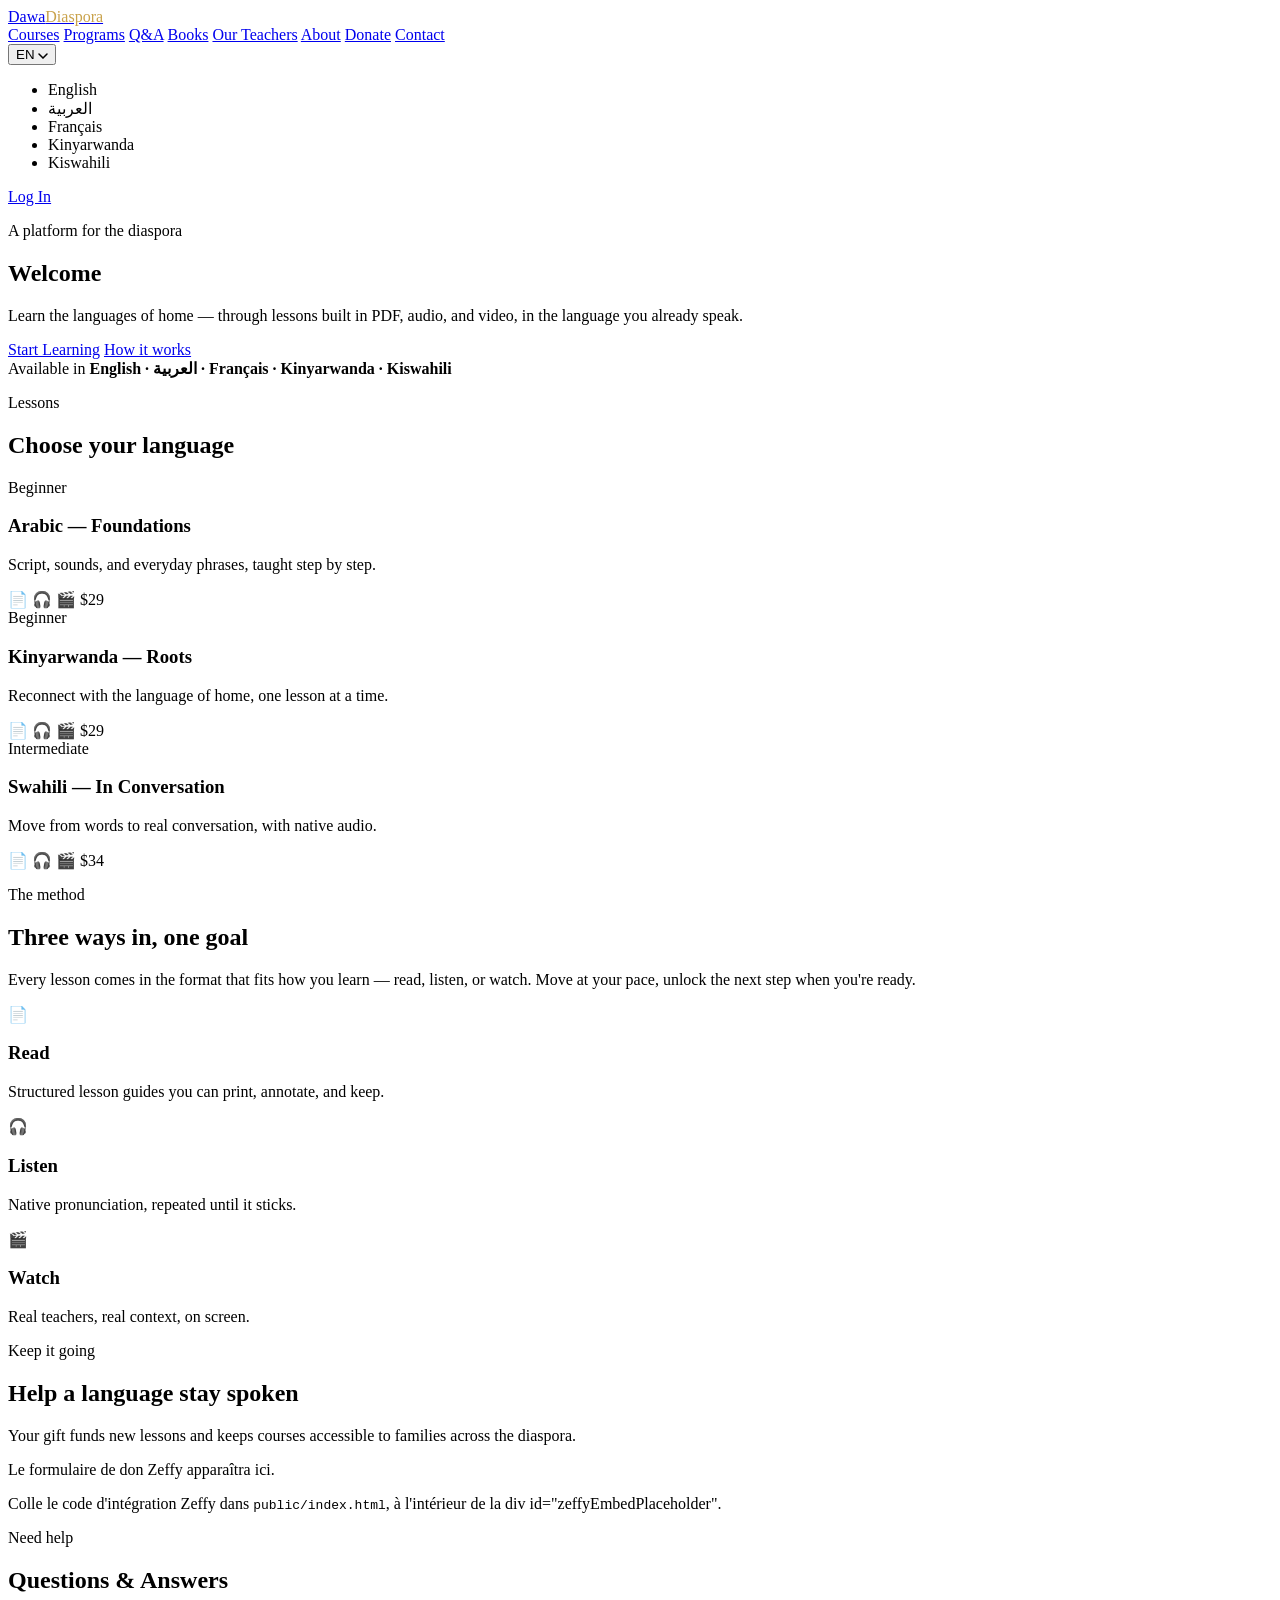
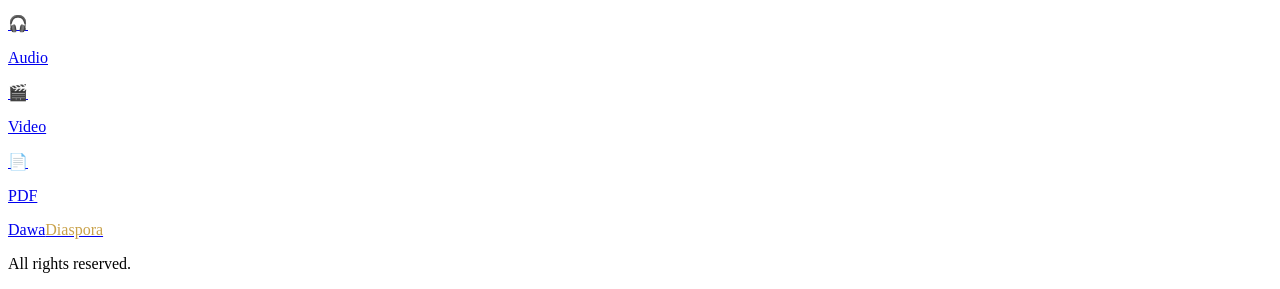
==== index.html @ 7dbeee55 "Add files via upload" ====
<!DOCTYPE html>
<html lang="en" dir="ltr">
<head>
<meta charset="UTF-8" />
<meta name="viewport" content="width=device-width, initial-scale=1.0" />
<title>DawaDiaspora — Learn your language, reclaim your roots</title>
<link rel="preconnect" href="https://fonts.googleapis.com">
<link href="https://fonts.googleapis.com/css2?family=Fraunces:opsz,wght@9..144,400;9..144,500;9..144,600;9..144,700&family=Work+Sans:wght@400;500;600&family=Noto+Naskh+Arabic:wght@500;600&display=swap" rel="stylesheet">
<link rel="stylesheet" href="css/style.css" />
</head>
<body>

<div class="grain"></div>

<header class="site-header">
  <div class="header-inner">
    <a href="/" class="logo">Dawa<span class="logo-accent" style="color:#C9A24B;">Diaspora</span></a>

    <nav class="main-nav">
      <a href="#courses" data-i18n="nav.courses">Courses</a>
      <a href="programs.html" data-i18n="nav.programs">Programs</a>
      <a href="qa.html" data-i18n="nav.qa">Q&amp;A</a>
      <a href="books.html" data-i18n="nav.books">Books</a>
      <a href="teachers.html" data-i18n="nav.teachers">Our Teachers</a>
      <a href="about.html" data-i18n="nav.about">About</a>
      <a href="#donate" data-i18n="nav.donate">Donate</a>
      <a href="contact.html" data-i18n="nav.contact">Contact</a>
    </nav>

    <div class="header-actions">
      <div class="lang-switcher">
        <button class="lang-current" id="langCurrent" aria-haspopup="listbox" aria-expanded="false">
          <span id="langCurrentLabel">EN</span>
          <svg width="10" height="6" viewBox="0 0 10 6" fill="none"><path d="M1 1L5 5L9 1" stroke="currentColor" stroke-width="1.5" stroke-linecap="round"/></svg>
        </button>
        <ul class="lang-options" id="langOptions" role="listbox">
          <li role="option" data-lang="en">English</li>
          <li role="option" data-lang="ar">العربية</li>
          <li role="option" data-lang="fr">Français</li>
          <li role="option" data-lang="rw">Kinyarwanda</li>
          <li role="option" data-lang="sw">Kiswahili</li>
        </ul>
      </div>
      <a href="#login" class="btn btn-ghost" data-i18n="nav.login">Log In</a>
    </div>
  </div>
</header>

<main>

  <!-- HERO -->
  <section class="hero">
    <div class="hero-inner">
      <p class="hero-eyebrow" data-i18n="hero.eyebrow">A platform for the diaspora</p>

      <h1 class="hero-morph" id="morphWord" aria-live="polite">Welcome</h1>

      <p class="hero-sub" data-i18n="hero.subtitle">
        Learn the languages of home — through lessons built in PDF, audio, and video, in the language you already speak.
      </p>

      <div class="hero-actions">
        <a href="#courses" class="btn btn-primary" data-i18n="btn.start_learning">Start Learning</a>
        <a href="#how" class="btn btn-outline" data-i18n="btn.how_it_works">How it works</a>
      </div>

      <div class="hero-langs">
        <span data-i18n="hero.available_in">Available in</span>
        <strong>English · العربية · Français · Kinyarwanda · Kiswahili</strong>
      </div>
    </div>
  </section>

  <!-- COURSES -->
  <section class="courses" id="courses">
    <div class="section-inner">
      <div class="section-head">
        <p class="eyebrow" data-i18n="courses.eyebrow">Lessons</p>
        <h2 data-i18n="courses.title">Choose your language</h2>
      </div>

      <div class="course-grid" id="courseGrid">
        <!-- Cartes générées en dur pour l'instant — seront remplacées par l'API /api/courses -->
        <article class="course-card">
          <div class="course-media" style="background:#12382B;"></div>
          <div class="course-body">
            <span class="course-level" data-i18n="course.level.beginner">Beginner</span>
            <h3>Arabic — Foundations</h3>
            <p>Script, sounds, and everyday phrases, taught step by step.</p>
            <div class="course-meta">
              <span class="course-formats" title="PDF, Audio, Video">📄 🎧 🎬</span>
              <span class="course-price">$29</span>
            </div>
          </div>
        </article>

        <article class="course-card">
          <div class="course-media" style="background:#1B2A4A;"></div>
          <div class="course-body">
            <span class="course-level" data-i18n="course.level.beginner">Beginner</span>
            <h3>Kinyarwanda — Roots</h3>
            <p>Reconnect with the language of home, one lesson at a time.</p>
            <div class="course-meta">
              <span class="course-formats" title="PDF, Audio, Video">📄 🎧 🎬</span>
              <span class="course-price">$29</span>
            </div>
          </div>
        </article>

        <article class="course-card">
          <div class="course-media" style="background:#C9A24B;"></div>
          <div class="course-body">
            <span class="course-level" data-i18n="course.level.intermediate">Intermediate</span>
            <h3>Swahili — In Conversation</h3>
            <p>Move from words to real conversation, with native audio.</p>
            <div class="course-meta">
              <span class="course-formats" title="PDF, Audio, Video">📄 🎧 🎬</span>
              <span class="course-price">$34</span>
            </div>
          </div>
        </article>
      </div>
    </div>
  </section>

  <!-- HOW IT WORKS -->
  <section class="how" id="how">
    <div class="section-inner how-grid">
      <div class="how-copy">
        <p class="eyebrow" data-i18n="how.eyebrow">The method</p>
        <h2 data-i18n="how.title">Three ways in, one goal</h2>
        <p data-i18n="how.subtitle">Every lesson comes in the format that fits how you learn — read, listen, or watch. Move at your pace, unlock the next step when you're ready.</p>
      </div>

      <div class="how-items">
        <div class="how-item">
          <span class="how-icon">📄</span>
          <h3 data-i18n="how.pdf.title">Read</h3>
          <p data-i18n="how.pdf.desc">Structured lesson guides you can print, annotate, and keep.</p>
        </div>
        <div class="how-item">
          <span class="how-icon">🎧</span>
          <h3 data-i18n="how.audio.title">Listen</h3>
          <p data-i18n="how.audio.desc">Native pronunciation, repeated until it sticks.</p>
        </div>
        <div class="how-item">
          <span class="how-icon">🎬</span>
          <h3 data-i18n="how.video.title">Watch</h3>
          <p data-i18n="how.video.desc">Real teachers, real context, on screen.</p>
        </div>
      </div>
    </div>
  </section>

  <!-- DONATE BANNER (formulaire Zeffy intégré) -->
  <section class="donate-banner" id="donate">
    <div class="section-inner donate-inner">
      <div>
        <p class="eyebrow eyebrow-light" data-i18n="donate.eyebrow">Keep it going</p>
        <h2 data-i18n="donate.title">Help a language stay spoken</h2>
        <p data-i18n="donate.subtitle">Your gift funds new lessons and keeps courses accessible to families across the diaspora.</p>
      </div>
      <div class="donate-widget-card">
        <!--
          👉 ZONE À REMPLIR : colle ici le code d'intégration copié depuis Zeffy
          (Share → More ways to share → Embed → Campaign → Copy embed code)
          Il ressemble à : <div data-zeffy-embed data-form-url="..."></div>...
        -->
        <div id="zeffyEmbedPlaceholder" class="zeffy-placeholder">
          <p>Le formulaire de don Zeffy apparaîtra ici.</p>
          <p class="zeffy-placeholder-sub">Colle le code d'intégration Zeffy dans <code>public/index.html</code>, à l'intérieur de la div id="zeffyEmbedPlaceholder".</p>
        </div>
      </div>
    </div>
  </section>

  <!-- FAQ TEASER -->
  <section class="faq-teaser" id="faq">
    <div class="section-inner">
      <p class="eyebrow" data-i18n="faq.eyebrow">Need help</p>
      <h2 data-i18n="faq.title">Questions & Answers</h2>
      <div class="faq-cats">
        <a href="#" class="faq-cat"><span>🎧</span><p data-i18n="faq.category.audio">Audio</p></a>
        <a href="#" class="faq-cat"><span>🎬</span><p data-i18n="faq.category.video">Video</p></a>
        <a href="#" class="faq-cat"><span>📄</span><p data-i18n="faq.category.pdf">PDF</p></a>
      </div>
    </div>
  </section>

</main>

<footer class="site-footer">
  <div class="section-inner footer-inner">
    <a href="/" class="logo logo-footer">Dawa<span class="logo-accent" style="color:#C9A24B;">Diaspora</span></a>
    <p data-i18n="footer.rights">All rights reserved.</p>
  </div>
</footer>

<script src="js/i18n-data.js"></script>
<script src="js/main.js"></script>
</body>
</html>
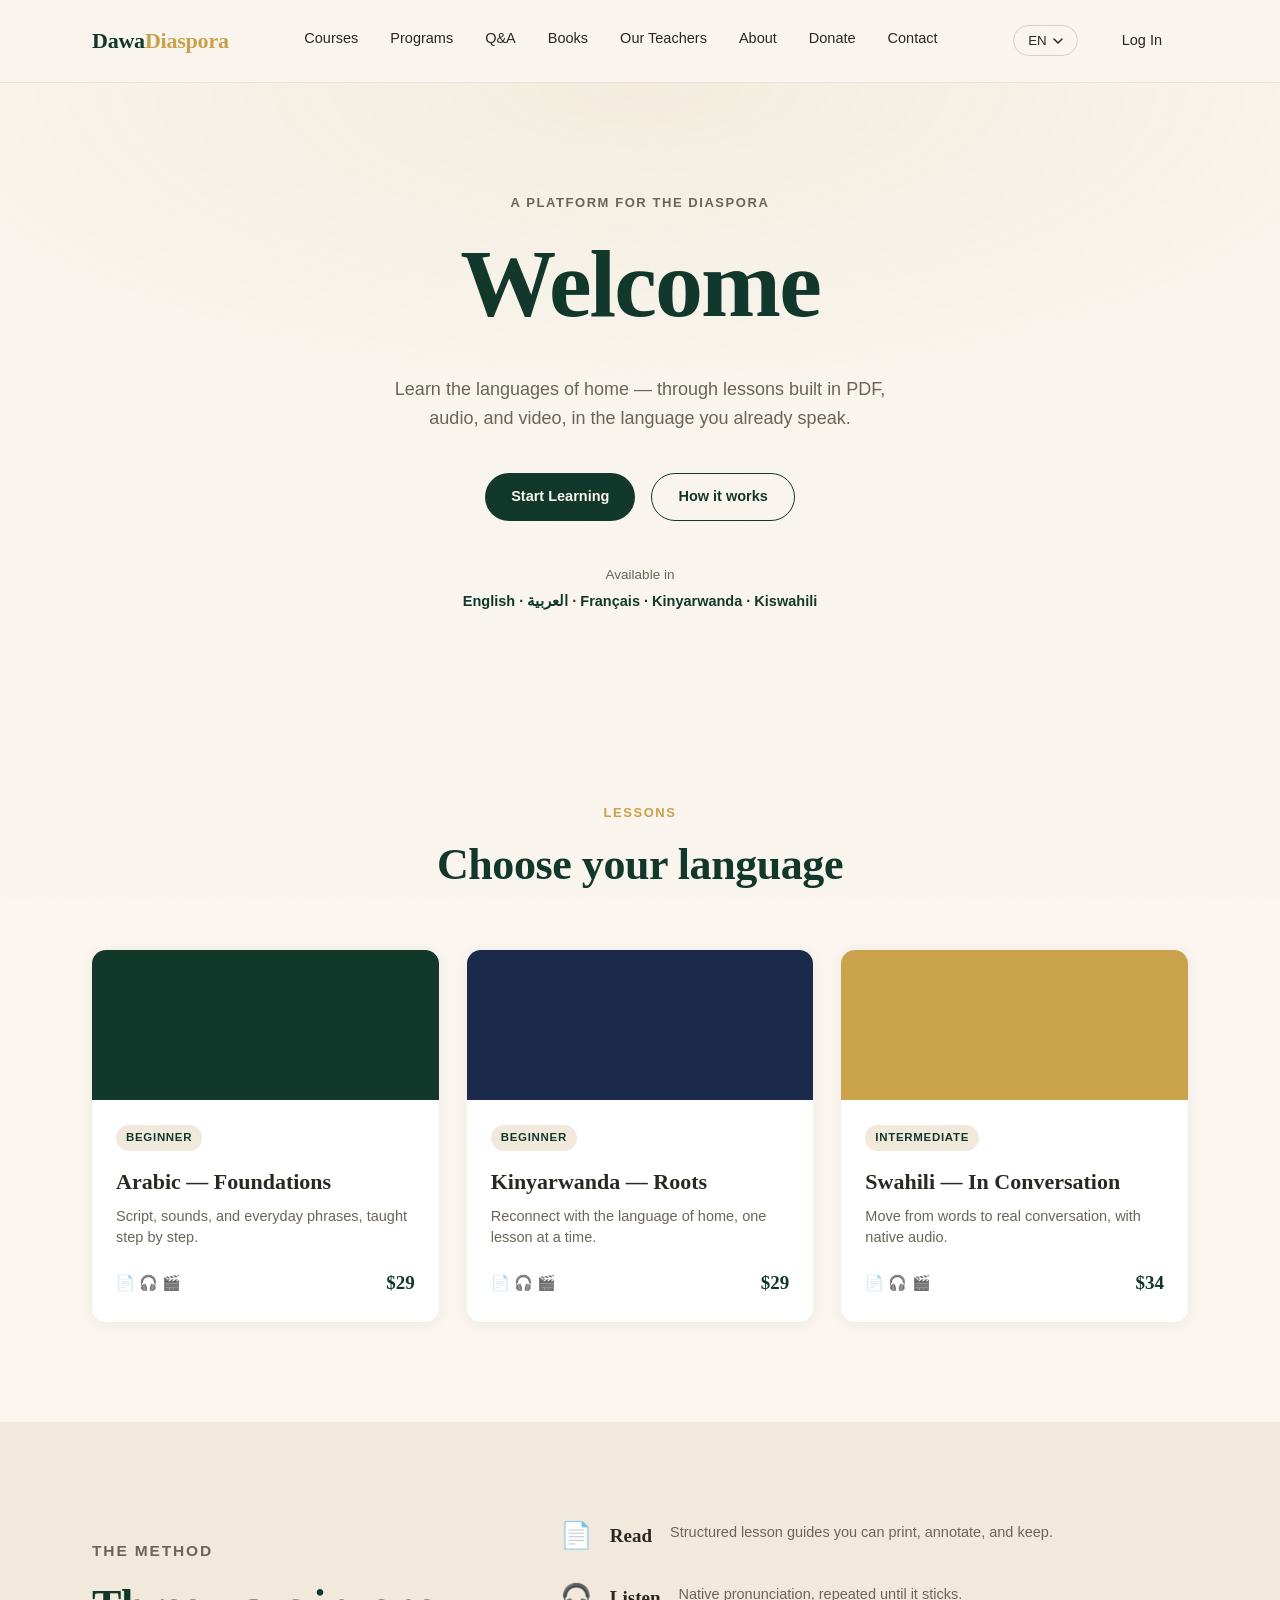
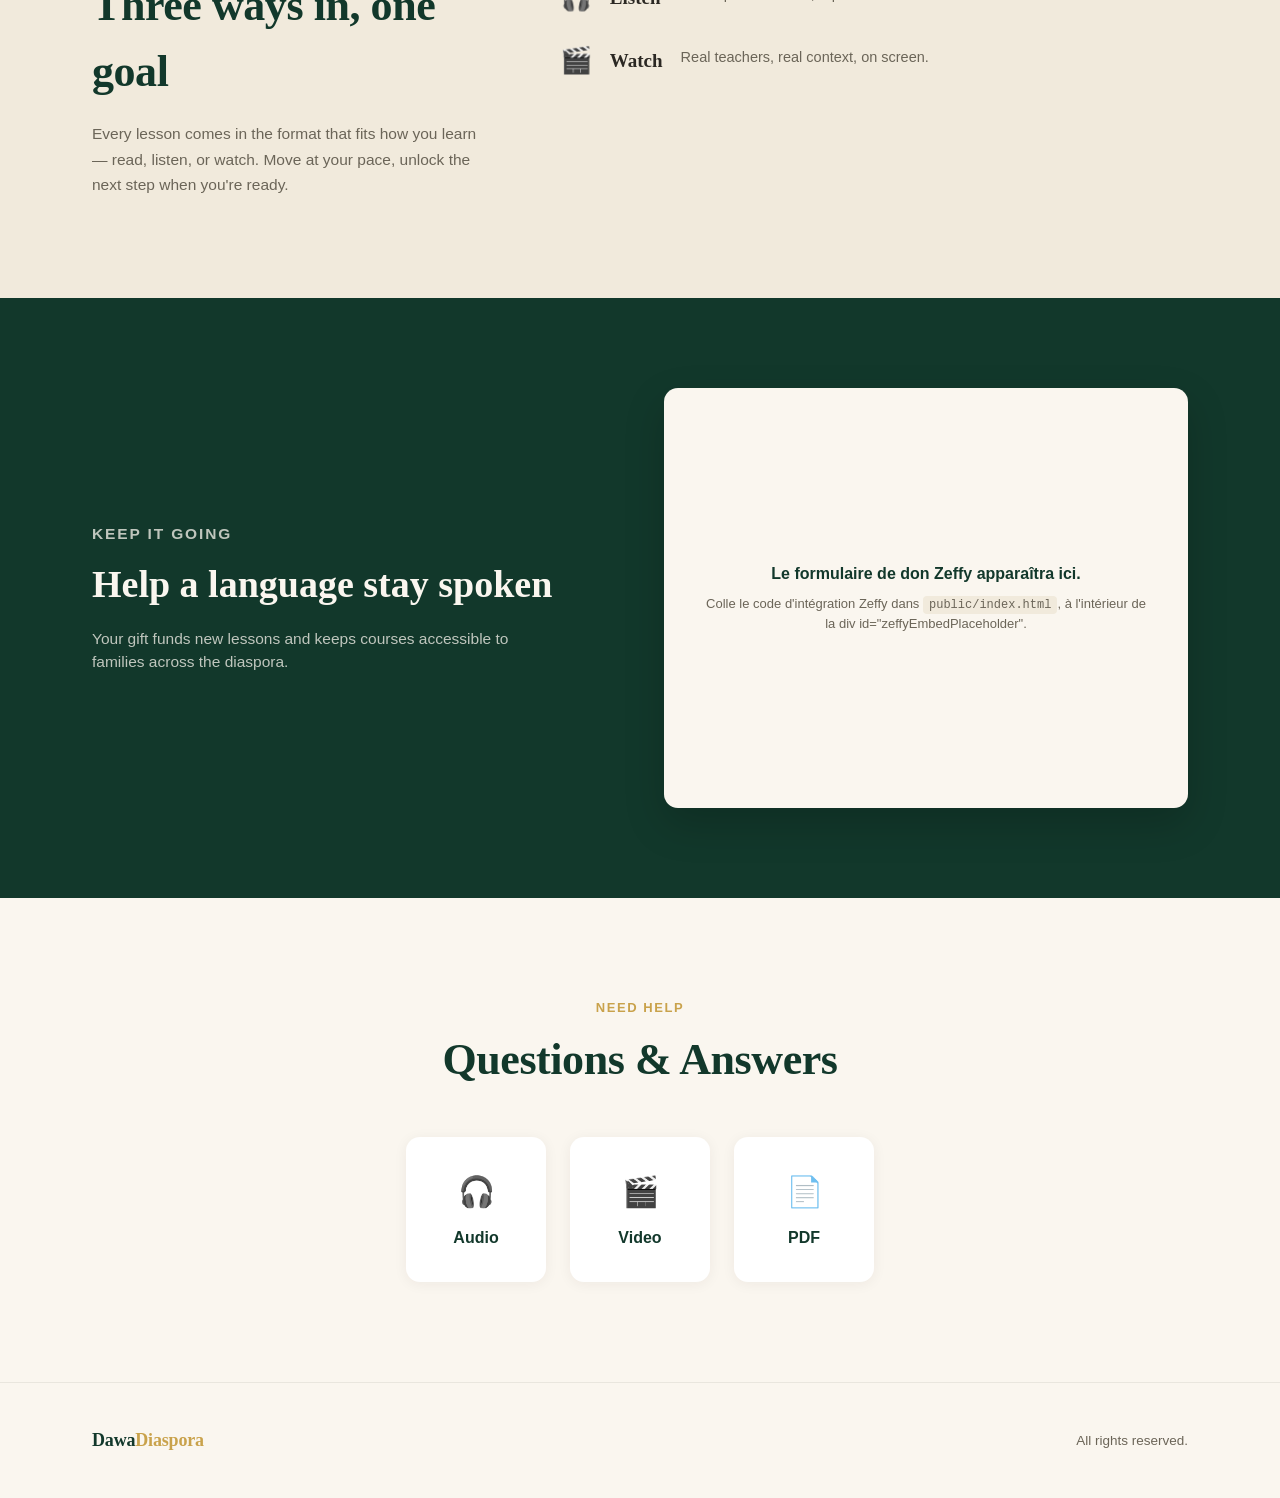
==== commit c4b6991e: "Add files via upload" ====
--- a/index.html
+++ b/index.html
@@ -14,7 +14,7 @@
 
 <header class="site-header">
   <div class="header-inner">
-    <a href="/" class="logo">Dawa<span class="logo-accent" style="color:#C9A24B;">Diaspora</span></a>
+    <a href="index.html" class="logo">Dawa<span class="logo-accent" style="color:#C9A24B;">Diaspora</span></a>
 
     <nav class="main-nav">
       <a href="#courses" data-i18n="nav.courses">Courses</a>
@@ -191,7 +191,7 @@
 
 <footer class="site-footer">
   <div class="section-inner footer-inner">
-    <a href="/" class="logo logo-footer">Dawa<span class="logo-accent" style="color:#C9A24B;">Diaspora</span></a>
+    <a href="index.html" class="logo logo-footer">Dawa<span class="logo-accent" style="color:#C9A24B;">Diaspora</span></a>
     <p data-i18n="footer.rights">All rights reserved.</p>
   </div>
 </footer>
--- a/css/style.css
+++ b/css/style.css
@@ -0,0 +1,428 @@
+:root {
+  --cream: #FAF6EF;
+  --cream-deep: #F1EADC;
+  --emerald: #12382B;
+  --emerald-light: #1E5A45;
+  --navy: #1B2A4A;
+  --gold: #C9A24B;
+  --gold-light: #E4C876;
+  --ink: #2B2823;
+  --ink-soft: #6B6558;
+
+  --font-display: 'Fraunces', serif;
+  --font-body: 'Work Sans', sans-serif;
+  --font-arabic: 'Noto Naskh Arabic', serif;
+
+  --radius: 14px;
+  --max-w: 1160px;
+}
+
+* { box-sizing: border-box; margin: 0; padding: 0; }
+
+html { scroll-behavior: smooth; }
+
+body {
+  background: var(--cream);
+  color: var(--ink);
+  font-family: var(--font-body);
+  line-height: 1.5;
+  -webkit-font-smoothing: antialiased;
+}
+
+html[dir="rtl"] body { font-family: var(--font-arabic), var(--font-body); }
+
+a { color: inherit; text-decoration: none; }
+
+.section-inner {
+  max-width: var(--max-w);
+  margin: 0 auto;
+  padding: 0 32px;
+}
+
+/* subtle grain overlay for texture, keeps flat colors from feeling flat */
+.grain {
+  position: fixed; inset: 0; pointer-events: none; z-index: 999;
+  opacity: 0.035; mix-blend-mode: multiply;
+  background-image: url("data:image/svg+xml,%3Csvg xmlns='http://www.w3.org/2000/svg' width='120' height='120'%3E%3Cfilter id='n'%3E%3CfeTurbulence type='fractalNoise' baseFrequency='0.9' numOctaves='2' stitchTiles='stitch'/%3E%3C/filter%3E%3Crect width='100%25' height='100%25' filter='url(%23n)'/%3E%3C/svg%3E");
+}
+
+/* ---------- HEADER ---------- */
+.site-header {
+  position: sticky; top: 0; z-index: 100;
+  background: rgba(250, 246, 239, 0.88);
+  backdrop-filter: blur(10px);
+  border-bottom: 1px solid rgba(43,40,35,0.08);
+}
+
+.header-inner {
+  max-width: var(--max-w);
+  margin: 0 auto;
+  padding: 18px 32px;
+  display: flex; align-items: center; justify-content: space-between;
+  gap: 24px;
+}
+
+.logo {
+  font-family: var(--font-display);
+  font-size: 22px;
+  font-weight: 600;
+  color: var(--emerald);
+  letter-spacing: -0.01em;
+  display: flex; align-items: center;
+}
+.logo-accent {
+  color: var(--gold);
+}
+.logo-mark { flex-shrink: 0; margin-right: 9px; }
+.logo-img { height: 34px; width: auto; display: block; }
+
+/* ---------- PAGES INTERNES (About / Teachers / Contact) ---------- */
+.main-nav a.active { color: var(--emerald); font-weight: 600; }
+.main-nav a.active::after { width: 100%; }
+
+.page-hero {
+  padding: 90px 32px 70px; text-align: center;
+  background: radial-gradient(ellipse 60% 50% at 50% 0%, rgba(201,162,75,0.10), transparent), var(--cream);
+}
+.page-title {
+  font-family: var(--font-display); font-size: clamp(34px, 5vw, 52px);
+  font-weight: 600; color: var(--emerald); letter-spacing: -0.01em;
+  max-width: 760px; margin: 18px auto 22px; line-height: 1.15;
+}
+.page-lede { font-size: 17px; color: var(--ink-soft); max-width: 560px; margin: 0 auto; line-height: 1.6; }
+
+/* About page */
+.about-content { padding: 20px 0 100px; }
+.about-grid { display: grid; grid-template-columns: repeat(3, 1fr); gap: 40px; }
+.about-block h2 { font-family: var(--font-display); font-size: 21px; font-weight: 600; color: var(--emerald); margin-bottom: 12px; }
+.about-block p { font-size: 14.5px; color: var(--ink-soft); line-height: 1.65; }
+
+.cta-band { background: var(--emerald); padding: 64px 0; }
+.cta-band-inner { display: flex; align-items: center; justify-content: center; gap: 28px; flex-wrap: wrap; }
+.cta-band-inner h2 { font-family: var(--font-display); color: var(--cream); font-size: 26px; font-weight: 600; }
+
+/* Teachers page */
+.teachers-grid-section { padding: 20px 0 100px; }
+.teacher-grid { display: grid; grid-template-columns: repeat(auto-fit, minmax(230px, 1fr)); gap: 26px; }
+.teacher-card {
+  background: #fff; border-radius: var(--radius); overflow: hidden;
+  box-shadow: 0 2px 14px rgba(43,40,35,0.06); transition: transform 0.2s ease;
+}
+.teacher-card:hover { transform: translateY(-4px); }
+.teacher-photo { height: 160px; }
+.teacher-card h3 { font-family: var(--font-display); font-size: 19px; font-weight: 600; margin: 18px 22px 2px; }
+.teacher-lang {
+  margin: 0 22px 10px; font-size: 12px; font-weight: 700; text-transform: uppercase;
+  letter-spacing: 0.05em; color: var(--gold);
+}
+.teacher-card .teacher-bio { margin: 0 22px 22px; font-size: 13.5px; color: var(--ink-soft); line-height: 1.55; }
+
+/* Contact page */
+.contact-section { padding: 20px 0 110px; }
+.contact-grid { display: grid; grid-template-columns: 1.5fr 1fr; gap: 56px; align-items: start; }
+
+.contact-form { display: flex; flex-direction: column; gap: 18px; }
+.contact-form label { display: flex; flex-direction: column; gap: 6px; font-size: 13.5px; font-weight: 600; color: var(--ink); }
+.contact-form input, .contact-form textarea {
+  font-family: var(--font-body); font-size: 14.5px; padding: 12px 14px;
+  border: 1.5px solid rgba(43,40,35,0.15); border-radius: 10px; background: #fff;
+  color: var(--ink); resize: vertical;
+}
+.contact-form input:focus, .contact-form textarea:focus { outline: none; border-color: var(--gold); }
+.contact-form button { align-self: flex-start; margin-top: 6px; }
+.form-status { font-size: 13.5px; color: var(--emerald); font-weight: 500; min-height: 18px; }
+
+.contact-info { background: var(--cream-deep); border-radius: var(--radius); padding: 32px; }
+.contact-info h3 { font-family: var(--font-display); font-size: 19px; color: var(--emerald); margin-bottom: 20px; }
+.contact-info p { font-size: 14px; color: var(--ink-soft); margin-bottom: 16px; line-height: 1.5; }
+.contact-info strong { color: var(--ink); display: block; margin-bottom: 2px; font-size: 13px; text-transform: uppercase; letter-spacing: 0.04em; }
+
+@media (max-width: 860px) {
+  .about-grid { grid-template-columns: 1fr; }
+  .contact-grid { grid-template-columns: 1fr; }
+}
+
+/* ---------- PROGRAMS PAGE ---------- */
+.programs-section { padding: 20px 0 100px; }
+.program-grid { display: grid; grid-template-columns: repeat(auto-fit, minmax(260px, 1fr)); gap: 28px; }
+.program-card {
+  background: #fff; border-radius: var(--radius); padding: 30px;
+  box-shadow: 0 2px 14px rgba(43,40,35,0.06); transition: transform 0.2s ease;
+}
+.program-card:hover { transform: translateY(-4px); }
+.program-icon { font-size: 30px; margin-bottom: 14px; }
+.program-card h2 { font-family: var(--font-display); font-size: 21px; font-weight: 600; color: var(--emerald); margin-bottom: 8px; }
+.program-schedule {
+  display: inline-block; font-size: 11.5px; font-weight: 700; text-transform: uppercase;
+  letter-spacing: 0.06em; color: var(--emerald); background: var(--cream-deep);
+  padding: 4px 10px; border-radius: 20px; margin-bottom: 12px;
+}
+.program-desc { font-size: 14.5px; color: var(--ink-soft); line-height: 1.6; margin-bottom: 14px; }
+.program-sublist { list-style: none; display: flex; flex-direction: column; gap: 6px; }
+.program-sublist li {
+  font-size: 13.5px; color: var(--ink); padding-left: 18px; position: relative;
+}
+.program-sublist li::before {
+  content: '—'; position: absolute; left: 0; color: var(--gold);
+}
+
+/* ---------- Q&A PAGE ---------- */
+.qa-section { padding: 20px 0 100px; }
+.qa-highlight {
+  background: var(--emerald); border-radius: var(--radius); padding: 48px;
+  text-align: center; color: var(--cream); margin-bottom: 44px;
+}
+.qa-day-badge {
+  display: inline-block; font-size: 11.5px; font-weight: 700; text-transform: uppercase;
+  letter-spacing: 0.08em; background: var(--gold); color: var(--emerald);
+  padding: 5px 14px; border-radius: 20px; margin-bottom: 18px;
+}
+.qa-highlight h2 { font-family: var(--font-display); font-size: 28px; font-weight: 600; margin-bottom: 14px; }
+.qa-highlight p { font-size: 15px; color: rgba(250,246,239,0.8); max-width: 520px; margin: 0 auto 26px; line-height: 1.6; }
+
+.qa-formats { display: flex; justify-content: center; gap: 40px; margin-bottom: 60px; }
+.qa-format-item { text-align: center; }
+.qa-format-item span { font-size: 26px; display: block; margin-bottom: 8px; }
+.qa-format-item p { font-size: 13.5px; font-weight: 600; color: var(--emerald); }
+
+.qa-archive { text-align: center; }
+.qa-archive h3 { font-family: var(--font-display); font-size: 20px; color: var(--emerald); margin-bottom: 10px; }
+.qa-archive-empty { font-size: 14px; color: var(--ink-soft); }
+
+/* ---------- BOOKS PAGE ---------- */
+.books-section { padding: 20px 0 100px; }
+.book-grid { display: grid; grid-template-columns: repeat(auto-fit, minmax(220px, 1fr)); gap: 26px; margin-bottom: 30px; }
+.book-card {
+  background: #fff; border-radius: var(--radius); overflow: hidden;
+  box-shadow: 0 2px 14px rgba(43,40,35,0.06); transition: transform 0.2s ease;
+}
+.book-card:hover { transform: translateY(-4px); }
+.book-cover { height: 220px; }
+.book-body { padding: 20px; }
+.book-body h3 { font-family: var(--font-display); font-size: 17px; font-weight: 600; margin-bottom: 4px; }
+.book-author { font-size: 13px; color: var(--ink-soft); margin-bottom: 16px; }
+.btn-small { padding: 8px 18px; font-size: 13px; }
+.books-note { text-align: center; font-size: 13.5px; color: var(--ink-soft); }
+
+.main-nav { display: flex; gap: 32px; }
+.main-nav a {
+  font-size: 14.5px; font-weight: 500; color: var(--ink);
+  position: relative; padding-bottom: 4px;
+}
+.main-nav a::after {
+  content: ''; position: absolute; left: 0; bottom: 0; width: 0; height: 1.5px;
+  background: var(--gold); transition: width 0.25s ease;
+}
+.main-nav a:hover::after { width: 100%; }
+
+.header-actions { display: flex; align-items: center; gap: 18px; }
+
+/* Language switcher */
+.lang-switcher { position: relative; font-size: 14px; }
+.lang-current {
+  display: flex; align-items: center; gap: 6px;
+  background: transparent; border: 1px solid rgba(43,40,35,0.18);
+  border-radius: 20px; padding: 7px 14px; cursor: pointer;
+  color: var(--ink); font-family: var(--font-body); font-weight: 500;
+}
+.lang-current:hover { border-color: var(--gold); }
+.lang-options {
+  position: absolute; top: calc(100% + 8px); right: 0;
+  background: #fff; border-radius: 10px; list-style: none;
+  box-shadow: 0 12px 32px rgba(43,40,35,0.14);
+  min-width: 150px; overflow: hidden;
+  opacity: 0; visibility: hidden; transform: translateY(-6px);
+  transition: all 0.18s ease;
+}
+html[dir="rtl"] .lang-options { right: auto; left: 0; }
+.lang-switcher.open .lang-options { opacity: 1; visibility: visible; transform: translateY(0); }
+.lang-options li { padding: 10px 16px; cursor: pointer; font-size: 14px; }
+.lang-options li:hover { background: var(--cream-deep); color: var(--emerald); }
+
+/* ---------- BUTTONS ---------- */
+.btn {
+  display: inline-flex; align-items: center; justify-content: center;
+  padding: 12px 26px; border-radius: 30px; font-size: 14.5px; font-weight: 600;
+  cursor: pointer; border: none; transition: transform 0.15s ease, box-shadow 0.15s ease;
+  font-family: var(--font-body);
+}
+.btn:hover { transform: translateY(-1px); }
+.btn-primary { background: var(--emerald); color: var(--cream); }
+.btn-primary:hover { box-shadow: 0 8px 20px rgba(18,56,43,0.28); }
+.btn-outline { background: transparent; color: var(--emerald); border: 1.5px solid var(--emerald); }
+.btn-outline:hover { background: var(--emerald); color: var(--cream); }
+.btn-ghost { color: var(--ink); font-size: 14.5px; font-weight: 500; }
+.btn-ghost:hover { color: var(--emerald); }
+.btn-gold { background: var(--gold); color: var(--emerald); }
+.btn-gold:hover { box-shadow: 0 8px 20px rgba(201,162,75,0.4); }
+
+/* ---------- HERO ---------- */
+.hero {
+  padding: 110px 32px 90px;
+  text-align: center;
+  background:
+    radial-gradient(ellipse 60% 50% at 50% 0%, rgba(201,162,75,0.10), transparent),
+    var(--cream);
+}
+.hero-inner { max-width: 780px; margin: 0 auto; }
+
+.hero-eyebrow {
+  font-size: 13px; letter-spacing: 0.12em; text-transform: uppercase;
+  color: var(--ink-soft); font-weight: 600; margin-bottom: 22px;
+}
+
+.hero-morph {
+  font-family: var(--font-display);
+  font-size: clamp(52px, 9vw, 96px);
+  font-weight: 600;
+  color: var(--emerald);
+  line-height: 1.05;
+  min-height: 1.2em;
+  letter-spacing: -0.02em;
+  margin-bottom: 26px;
+}
+
+.hero-sub {
+  font-size: 18px; color: var(--ink-soft); line-height: 1.6;
+  max-width: 540px; margin: 0 auto 40px;
+}
+
+.hero-actions { display: flex; gap: 16px; justify-content: center; margin-bottom: 44px; }
+
+.hero-langs {
+  font-size: 13.5px; color: var(--ink-soft);
+  display: flex; flex-direction: column; gap: 6px;
+}
+.hero-langs strong { color: var(--emerald); font-weight: 600; font-size: 14.5px; }
+
+/* ---------- SECTION HEADS ---------- */
+.eyebrow {
+  font-size: 13px; letter-spacing: 0.12em; text-transform: uppercase;
+  color: var(--gold); font-weight: 700; margin-bottom: 10px;
+}
+.eyebrow-light { color: var(--gold-light); }
+
+.section-head { text-align: center; margin-bottom: 52px; }
+.section-head h2, .how-copy h2, .faq-teaser h2 {
+  font-family: var(--font-display); font-size: clamp(32px, 4vw, 44px);
+  font-weight: 600; color: var(--emerald); letter-spacing: -0.01em;
+}
+
+/* ---------- COURSES ---------- */
+.courses { padding: 100px 0; }
+
+.course-grid {
+  display: grid; grid-template-columns: repeat(auto-fit, minmax(280px, 1fr));
+  gap: 28px;
+}
+
+.course-card {
+  background: #fff; border-radius: var(--radius); overflow: hidden;
+  box-shadow: 0 2px 14px rgba(43,40,35,0.06);
+  transition: transform 0.2s ease, box-shadow 0.2s ease;
+}
+.course-card:hover { transform: translateY(-4px); box-shadow: 0 16px 32px rgba(43,40,35,0.12); }
+
+.course-media { height: 150px; }
+
+.course-body { padding: 24px; }
+
+.course-level {
+  display: inline-block; font-size: 11.5px; font-weight: 700;
+  text-transform: uppercase; letter-spacing: 0.06em;
+  color: var(--emerald); background: var(--cream-deep);
+  padding: 4px 10px; border-radius: 20px; margin-bottom: 14px;
+}
+
+.course-body h3 {
+  font-family: var(--font-display); font-size: 22px; font-weight: 600;
+  color: var(--ink); margin-bottom: 8px;
+}
+
+.course-body p { font-size: 14.5px; color: var(--ink-soft); margin-bottom: 20px; }
+
+.course-meta { display: flex; align-items: center; justify-content: space-between; }
+.course-formats { font-size: 15px; opacity: 0.75; }
+.course-price { font-family: var(--font-display); font-size: 19px; font-weight: 600; color: var(--emerald); }
+
+/* ---------- HOW IT WORKS ---------- */
+.how { padding: 100px 0; background: var(--cream-deep); }
+
+.how-grid {
+  display: grid; grid-template-columns: 0.9fr 1.4fr; gap: 64px; align-items: start;
+}
+
+.how-copy p { color: var(--ink-soft); font-size: 15.5px; margin-top: 16px; line-height: 1.65; }
+
+.how-items { display: grid; gap: 30px; }
+.how-item { display: flex; align-items: flex-start; gap: 18px; }
+.how-icon { font-size: 26px; line-height: 1; }
+.how-item h3 { font-family: var(--font-display); font-size: 19px; font-weight: 600; margin-bottom: 4px; }
+.how-item p { font-size: 14.5px; color: var(--ink-soft); }
+
+/* ---------- DONATE BANNER ---------- */
+.donate-banner {
+  background: var(--emerald); color: var(--cream); padding: 90px 0;
+}
+.donate-inner {
+  display: grid; grid-template-columns: 1fr 1fr; gap: 48px; align-items: center;
+}
+.donate-inner h2 { font-family: var(--font-display); font-size: clamp(28px, 3.5vw, 38px); font-weight: 600; margin: 8px 0 14px; }
+.donate-inner > div:first-child p { color: rgba(250,246,239,0.75); font-size: 15.5px; max-width: 420px; }
+
+/* Carte blanche accueillant le formulaire Zeffy intégré */
+.donate-widget-card {
+  background: var(--cream);
+  border-radius: var(--radius);
+  padding: 20px;
+  box-shadow: 0 16px 40px rgba(0,0,0,0.18);
+  min-height: 420px;
+  display: flex; align-items: center; justify-content: center;
+}
+
+.zeffy-placeholder {
+  text-align: center; color: var(--ink-soft); padding: 40px 20px;
+}
+.zeffy-placeholder p:first-child { font-weight: 600; color: var(--emerald); margin-bottom: 8px; }
+.zeffy-placeholder-sub { font-size: 13px; }
+.zeffy-placeholder code {
+  background: var(--cream-deep); padding: 2px 6px; border-radius: 4px; font-size: 12px;
+}
+
+/* ---------- FAQ TEASER ---------- */
+.faq-teaser { padding: 100px 0; text-align: center; }
+.faq-teaser .eyebrow { justify-self: center; }
+
+.faq-cats { display: flex; justify-content: center; gap: 24px; margin-top: 44px; flex-wrap: wrap; }
+.faq-cat {
+  background: #fff; border-radius: var(--radius); padding: 32px 44px;
+  box-shadow: 0 2px 14px rgba(43,40,35,0.06); transition: transform 0.2s ease;
+  min-width: 140px;
+}
+.faq-cat:hover { transform: translateY(-4px); }
+.faq-cat span { font-size: 30px; display: block; margin-bottom: 12px; }
+.faq-cat p { font-weight: 600; color: var(--emerald); }
+
+/* ---------- FOOTER ---------- */
+.site-footer { padding: 44px 0; border-top: 1px solid rgba(43,40,35,0.08); }
+.footer-inner { display: flex; align-items: center; justify-content: space-between; }
+.logo-footer { font-size: 18px; }
+.site-footer p { font-size: 13.5px; color: var(--ink-soft); }
+
+/* ---------- RESPONSIVE ---------- */
+@media (max-width: 860px) {
+  .main-nav { display: none; }
+  .how-grid { grid-template-columns: 1fr; }
+  .donate-inner { grid-template-columns: 1fr; text-align: center; }
+  .donate-actions { align-items: center; }
+  .donate-amounts { justify-content: center; }
+}
+
+/* ---------- ACCESSIBILITY ---------- */
+a:focus-visible, button:focus-visible {
+  outline: 2px solid var(--gold); outline-offset: 3px;
+}
+
+@media (prefers-reduced-motion: reduce) {
+  * { animation: none !important; transition: none !important; }
+}
